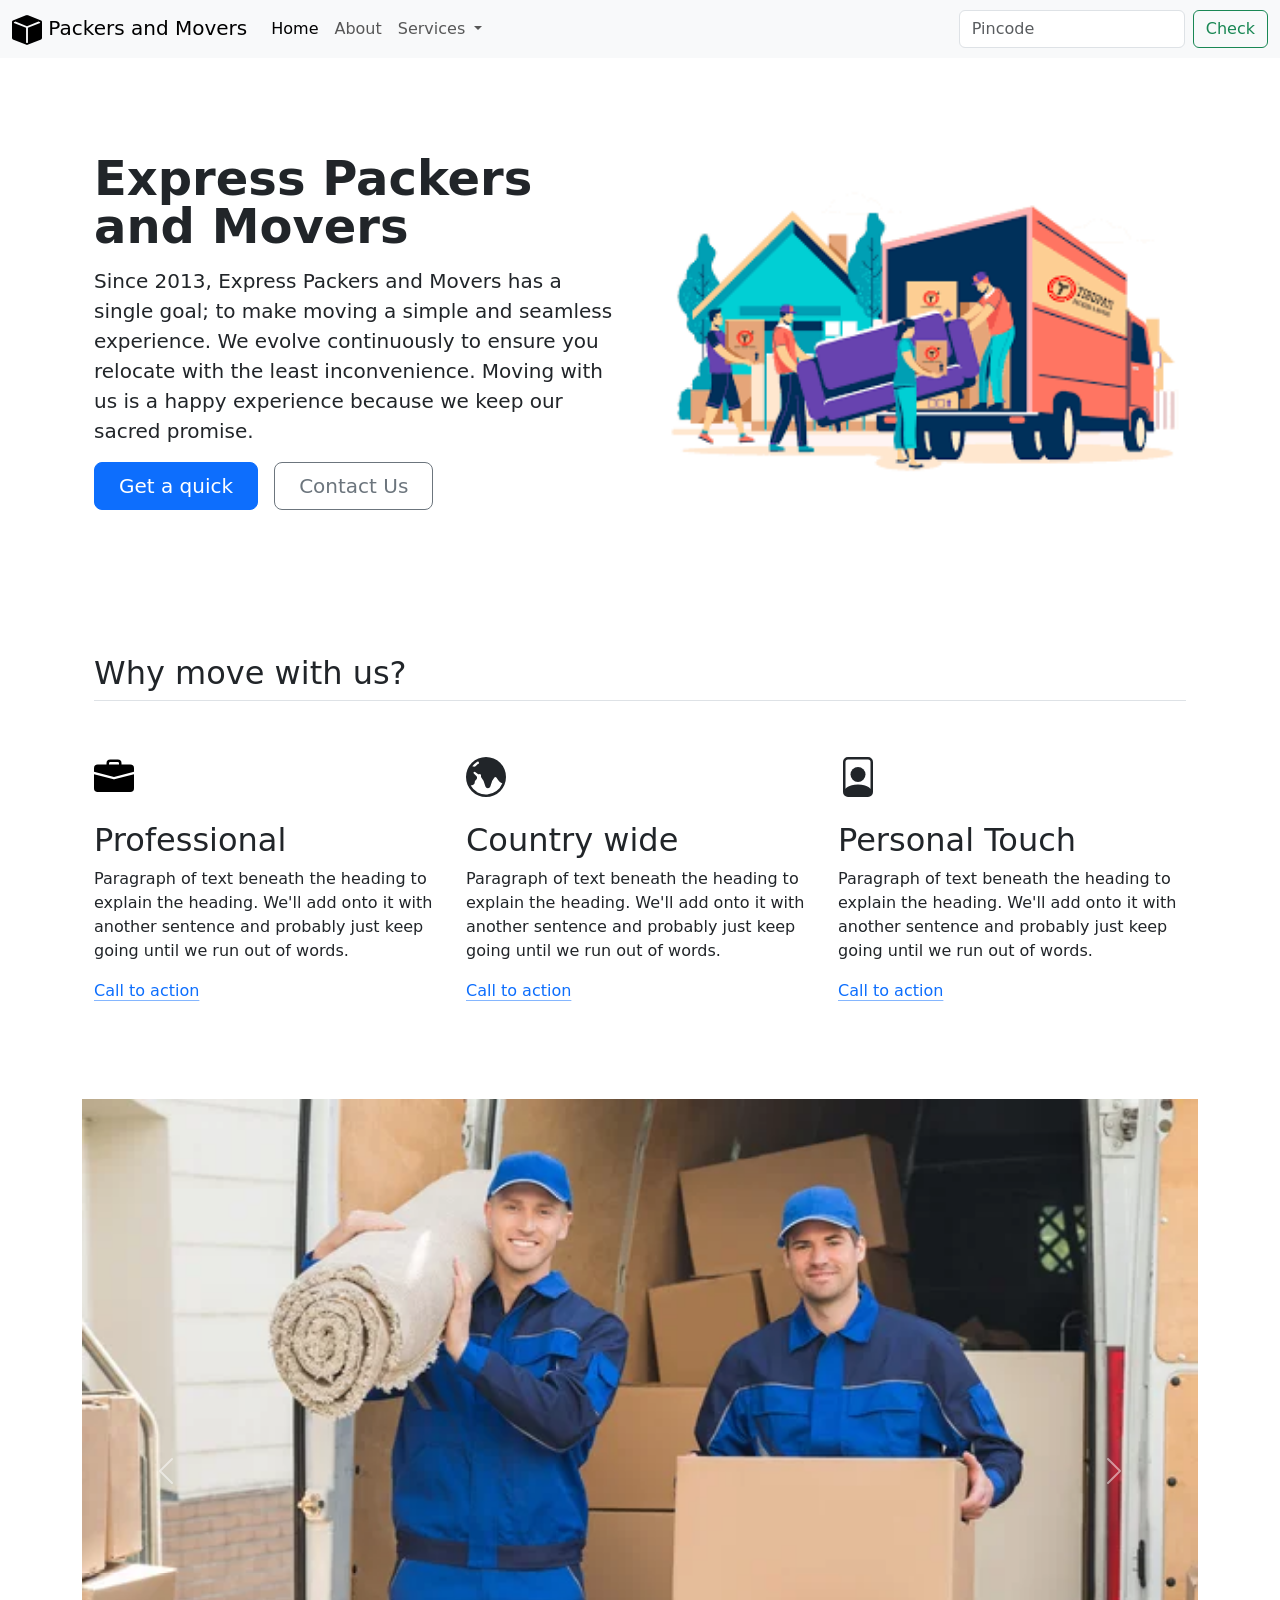
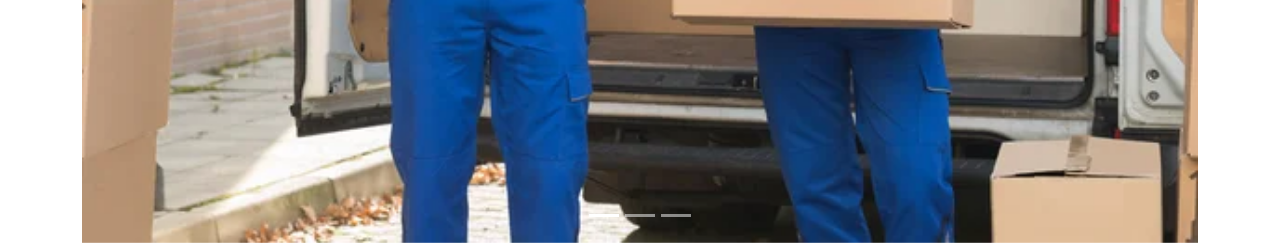
==== Bootstrap/DayOne/Bootstrap-components/Index.html @ 893bdd90 "Bootstrap learning Day 1 task completed" ====
<!DOCTYPE html>
<html lang="en">
<head>
    <meta charset="UTF-8">
    <meta name="viewport" content="width=device-width, initial-scale=1.0">
     <link href="https://cdn.jsdelivr.net/npm/bootstrap@5.0.2/dist/css/bootstrap.min.css" rel="stylesheet" integrity="sha384-EVSTQN3/azprG1Anm3QDgpJLIm9Nao0Yz1ztcQTwFspd3yD65VohhpuuCOmLASjC" crossorigin="anonymous">
    <title>Movers and Packers</title>
    <style>
        .feature-icon{
            width: 4rem;
            height: 4rem;
            border-radius: 0.75rem;
        }
    </style>
</head>
<body>

     <nav class="navbar navbar-expand-lg navbar-light bg-light">
  <div class="container-fluid">
    <a class="navbar-brand" href="#"><svg xmlns="http://www.w3.org/2000/svg" width="30" height="30" fill="currentColor" class="bi bi-box-fill" viewBox="0 0 16 16">
  <path fill-rule="evenodd" d="M15.528 2.973a.75.75 0 0 1 .472.696v8.662a.75.75 0 0 1-.472.696l-7.25 2.9a.75.75 0 0 1-.557 0l-7.25-2.9A.75.75 0 0 1 0 12.331V3.669a.75.75 0 0 1 .471-.696L7.443.184l.004-.001.274-.11a.75.75 0 0 1 .558 0l.274.11.004.001zm-1.374.527L8 5.962 1.846 3.5 1 3.839v.4l6.5 2.6v7.922l.5.2.5-.2V6.84l6.5-2.6v-.4l-.846-.339Z"/>
</svg> Packers and Movers</a>
    <button class="navbar-toggler" type="button" data-bs-toggle="collapse" data-bs-target="#navbarSupportedContent" aria-controls="navbarSupportedContent" aria-expanded="false" aria-label="Toggle navigation">
      <span class="navbar-toggler-icon"></span>
    </button>
    <div class="collapse navbar-collapse" id="navbarSupportedContent">
      <ul class="navbar-nav me-auto mb-2 mb-lg-0">
        <li class="nav-item">
          <a class="nav-link active" aria-current="page" href="#">Home</a>
        </li>
        <li class="nav-item">
          <a class="nav-link" href="#">About</a>
        </li>
        <li class="nav-item dropdown">
          <a class="nav-link dropdown-toggle" href="#" id="navbarDropdown" role="button" data-bs-toggle="dropdown" aria-expanded="false">
        Services
          </a>
          <ul class="dropdown-menu" aria-labelledby="navbarDropdown">
            <li><a class="dropdown-item" href="#">Action</a></li>
            <li><a class="dropdown-item" href="#">Another action</a></li>
            <li><hr class="dropdown-divider"></li>
            <li><a class="dropdown-item" href="#">Something else here</a></li>
          </ul>
        </li>
       
      </ul>
      <form class="d-flex">
        <input class="form-control me-2" type="search" placeholder="Pincode" aria-label="Search">
        <button class="btn btn-outline-success" type="submit">Check</button>
      </form>
    </div>
  </div>
</nav>

  <div class="container col-xxl-8 px-4 py-5">
    <div class="row flex-lg-row-reverse align-items-center g-5 py-5">
      <div class="col-10 col-sm-8 col-lg-6">
        <img src="./download.png" class="d-block mx-lg-auto img-fluid" alt="Bootstrap Themes" width="700" height="500" loading="lazy">
      </div>
      <div class="col-lg-6">
        <h1 class="display-5 fw-bold lh-1 mb-3">Express Packers and Movers</h1>
        <p class="lead">Since 2013,  Express Packers and Movers has a single goal; to make moving a simple and seamless experience. We evolve continuously to ensure you relocate with the least inconvenience. Moving with us is a happy experience because we keep our sacred promise.</p>
        <div class="d-grid gap-2 d-md-flex justify-content-md-start">
          <button type="button" class="btn btn-primary btn-lg px-4 me-md-2">Get a quick</button>
          <button type="button" class="btn btn-outline-secondary btn-lg px-4">Contact Us</button>
        </div>
      </div>
    </div>
  </div>

  <div class="container px-4 py-5" id="featured-3">
    <h2 class="pb-2 border-bottom">Why move with us?</h2>
    <div class="row g-4 py-5 row-cols-1 row-cols-lg-3">
      <div class="feature col">
        <div class="feature-icon  bg-gradient">
         <svg xmlns="http://www.w3.org/2000/svg" width="40" height="40" fill="black"  class="bi bi-briefcase-fill" viewBox="0 0 16 16">
  <path d="M6.5 1A1.5 1.5 0 0 0 5 2.5V3H1.5A1.5 1.5 0 0 0 0 4.5v1.384l7.614 2.03a1.5 1.5 0 0 0 .772 0L16 5.884V4.5A1.5 1.5 0 0 0 14.5 3H11v-.5A1.5 1.5 0 0 0 9.5 1zm0 1h3a.5.5 0 0 1 .5.5V3H6v-.5a.5.5 0 0 1 .5-.5"/>
  <path d="M0 12.5A1.5 1.5 0 0 0 1.5 14h13a1.5 1.5 0 0 0 1.5-1.5V6.85L8.129 8.947a.5.5 0 0 1-.258 0L0 6.85z"/>
</svg>
        </div>
        <h2>Professional</h2>
        <p>Paragraph of text beneath the heading to explain the heading. We'll add onto it with another sentence and probably just keep going until we run out of words.</p>
        <a href="#" class="icon-link">
          Call to action
          <svg class="bi" width="1em" height="1em"><use xlink:href="#chevron-right"></use></svg>
        </a>
      </div>
      <div class="feature col">
        <div class="feature-icon  bg-gradient">
         <svg xmlns="http://www.w3.org/2000/svg" width="40" height="40" fill="currentColor" class="bi bi-globe-central-south-asia" viewBox="0 0 16 16">
  <path d="M8 0a8 8 0 1 0 0 16A8 8 0 0 0 8 0M4.882 1.731a.48.48 0 0 0 .14.291.487.487 0 0 1-.126.78l-.291.146a.7.7 0 0 0-.188.135l-.48.48a1 1 0 0 1-1.023.242l-.02-.007a1 1 0 0 0-.462-.04 7 7 0 0 1 2.45-2.027m-3 9.674.86-.216a1 1 0 0 0 .758-.97v-.184a1 1 0 0 1 .445-.832l.04-.026a1 1 0 0 0 .152-1.54L3.121 6.621a.414.414 0 0 1 .542-.624l1.09.818a.5.5 0 0 0 .523.047.5.5 0 0 1 .724.447v.455a.8.8 0 0 0 .131.433l.795 1.192a1 1 0 0 1 .116.238l.73 2.19a1 1 0 0 0 .949.683h.058a1 1 0 0 0 .949-.684l.73-2.189a1 1 0 0 1 .116-.238l.791-1.187A.45.45 0 0 1 11.743 8c.16 0 .306.084.392.218.557.875 1.63 2.282 2.365 2.282l.04-.001a7.003 7.003 0 0 1-12.658.905Z"/>
</svg>
        </div>
        <h2>Country wide</h2>
        <p>Paragraph of text beneath the heading to explain the heading. We'll add onto it with another sentence and probably just keep going until we run out of words.</p>
        <a href="#" class="icon-link">
          Call to action
          <svg class="bi" width="1em" height="1em"><use xlink:href="#chevron-right"></use></svg>
        </a>
      </div>
      <div class="feature col">
        <div class="feature-icon  bg-gradient">
        <svg xmlns="http://www.w3.org/2000/svg" width="40" height="40" fill="currentColor" class="bi bi-file-person" viewBox="0 0 16 16">
  <path d="M12 1a1 1 0 0 1 1 1v10.755S12 11 8 11s-5 1.755-5 1.755V2a1 1 0 0 1 1-1zM4 0a2 2 0 0 0-2 2v12a2 2 0 0 0 2 2h8a2 2 0 0 0 2-2V2a2 2 0 0 0-2-2z"/>
  <path d="M8 10a3 3 0 1 0 0-6 3 3 0 0 0 0 6"/>
</svg>
        </div>
        <h2>Personal Touch</h2>
        <p>Paragraph of text beneath the heading to explain the heading. We'll add onto it with another sentence and probably just keep going until we run out of words.</p>
        <a href="#" class="icon-link">
          Call to action
          <svg class="bi" width="1em" height="1em"><use xlink:href="#chevron-right"></use></svg>
        </a>
      </div>
    </div>
  </div>

<div class="container">
    <div id="carouselExampleIndicators" class="carousel slide">
      <div class="carousel-indicators">
        <button type="button" data-bs-target="#carouselExampleIndicators" data-bs-slide-to="0" class="active"
          aria-current="true" aria-label="Slide 1"></button>
        <button type="button" data-bs-target="#carouselExampleIndicators" data-bs-slide-to="1"
          aria-label="Slide 2"></button>
        <button type="button" data-bs-target="#carouselExampleIndicators" data-bs-slide-to="2"
          aria-label="Slide 3"></button>
      </div>
      <div class="carousel-inner">
        <div class="carousel-item active">
          <img src="./depositphotos_95376926-stock-photo-carrying-cardboard-box-and-carpet.jpg" class="d-block w-100" alt="...">
        </div>
        <div class="carousel-item">
          <img src="./depositphotos_402104570-stock-photo-truck-movers-loading-van-carrying.jpg" class="d-block w-100" alt="...">
        </div>
        <div class="carousel-item">
          <img src="./depositphotos_97127196-stock-photo-delivery-men-carrying-cardboard-boxes.jpg" class="d-block w-100"  alt="...">
        </div>
      </div>
      <button class="carousel-control-prev" type="button" data-bs-target="#carouselExampleIndicators"
        data-bs-slide="prev">
        <span class="carousel-control-prev-icon" aria-hidden="true"></span>
        <span class="visually-hidden">Previous</span>
      </button>
      <button class="carousel-control-next" type="button" data-bs-target="#carouselExampleIndicators"
        data-bs-slide="next">
        <span class="carousel-control-next-icon" aria-hidden="true"></span>
        <span class="visually-hidden">Next</span>
      </button>
    </div>
  </div>
      <script src="https://cdn.jsdelivr.net/npm/bootstrap@5.0.2/dist/js/bootstrap.bundle.min.js" integrity="sha384-MrcW6ZMFYlzcLA8Nl+NtUVF0sA7MsXsP1UyJoMp4YLEuNSfAP+JcXn/tWtIaxVXM" crossorigin="anonymous"></script>
</body>
</html>
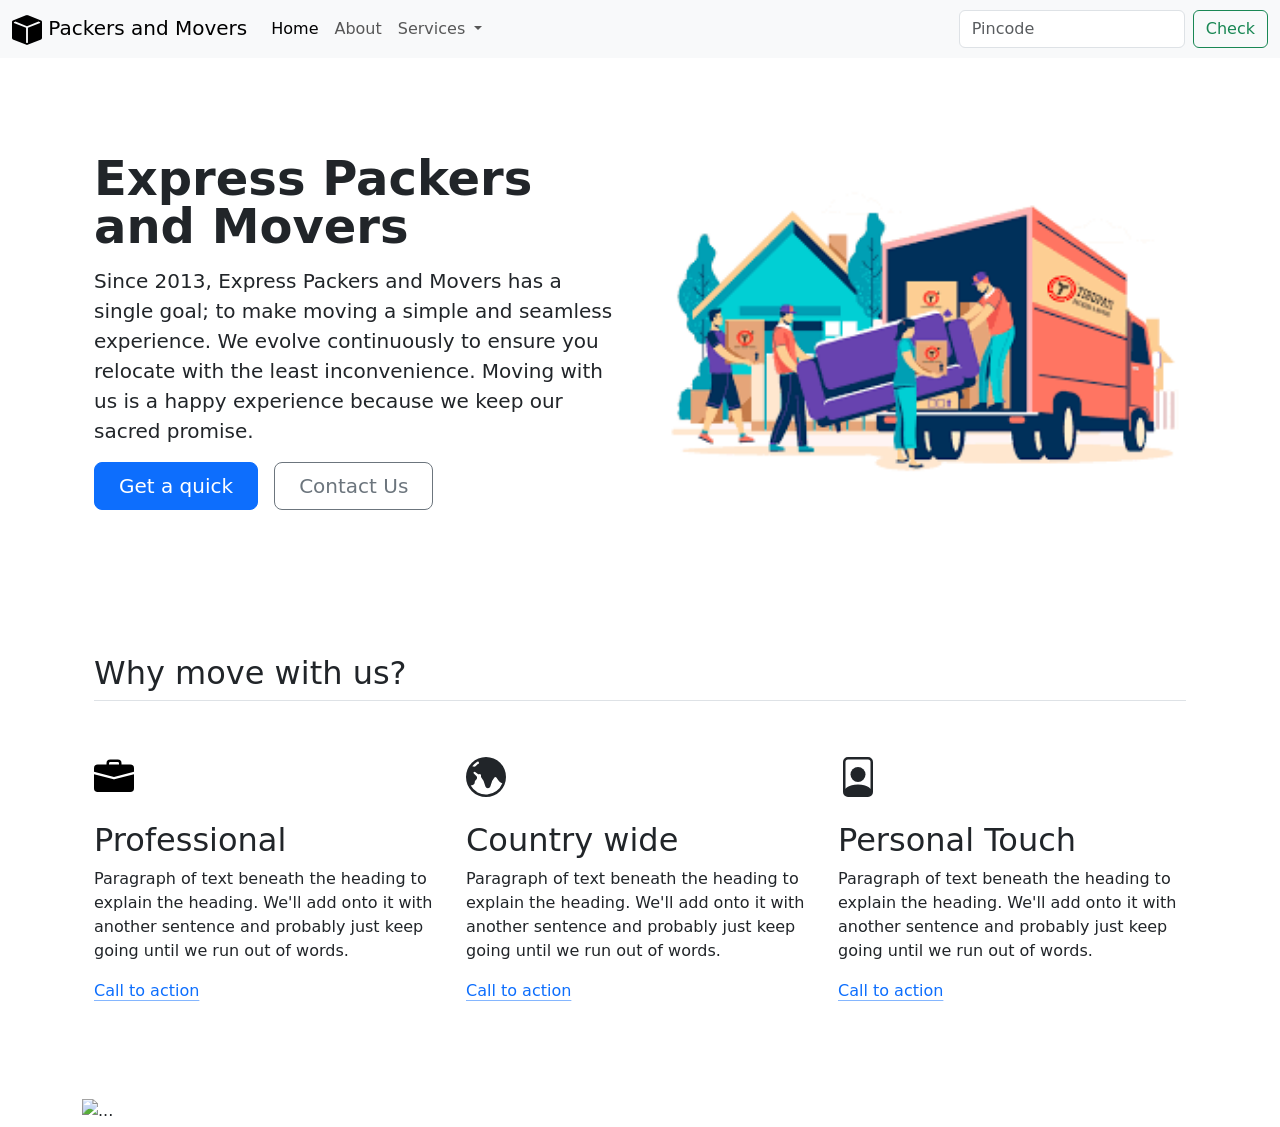
==== commit 00748735: "Task completed for today webpage layout" ====
--- a/Bootstrap/DayOne/Bootstrap-components/Index.html
+++ b/Bootstrap/DayOne/Bootstrap-components/Index.html
@@ -127,13 +127,13 @@
       </div>
       <div class="carousel-inner">
         <div class="carousel-item active">
-          <img src="./depositphotos_95376926-stock-photo-carrying-cardboard-box-and-carpet.jpg" class="d-block w-100" alt="...">
+          <img src="/Bootstrap/DayTwo/Webpage-Design/Images/app-development-illustration_52683-47931.jpg" class="d-block w-100" alt="...">
         </div>
         <div class="carousel-item">
-          <img src="./depositphotos_402104570-stock-photo-truck-movers-loading-van-carrying.jpg" class="d-block w-100" alt="...">
+          <img src="/Bootstrap/DayTwo/Webpage-Design/Images/corporate-meeting-employees-cartoon-characters-discussing-business-strategy-planning-further-actions.jpg" class="d-block w-100" alt="...">
         </div>
         <div class="carousel-item">
-          <img src="./depositphotos_97127196-stock-photo-delivery-men-carrying-cardboard-boxes.jpg" class="d-block w-100"  alt="...">
+          <img src="/Bootstrap/DayTwo/Webpage-Design/Images/mobile-app-development-cartoon-illustration-vector-graphic-white-background_1029469-82254.jpg" class="d-block w-100"  alt="...">
         </div>
       </div>
       <button class="carousel-control-prev" type="button" data-bs-target="#carouselExampleIndicators"
